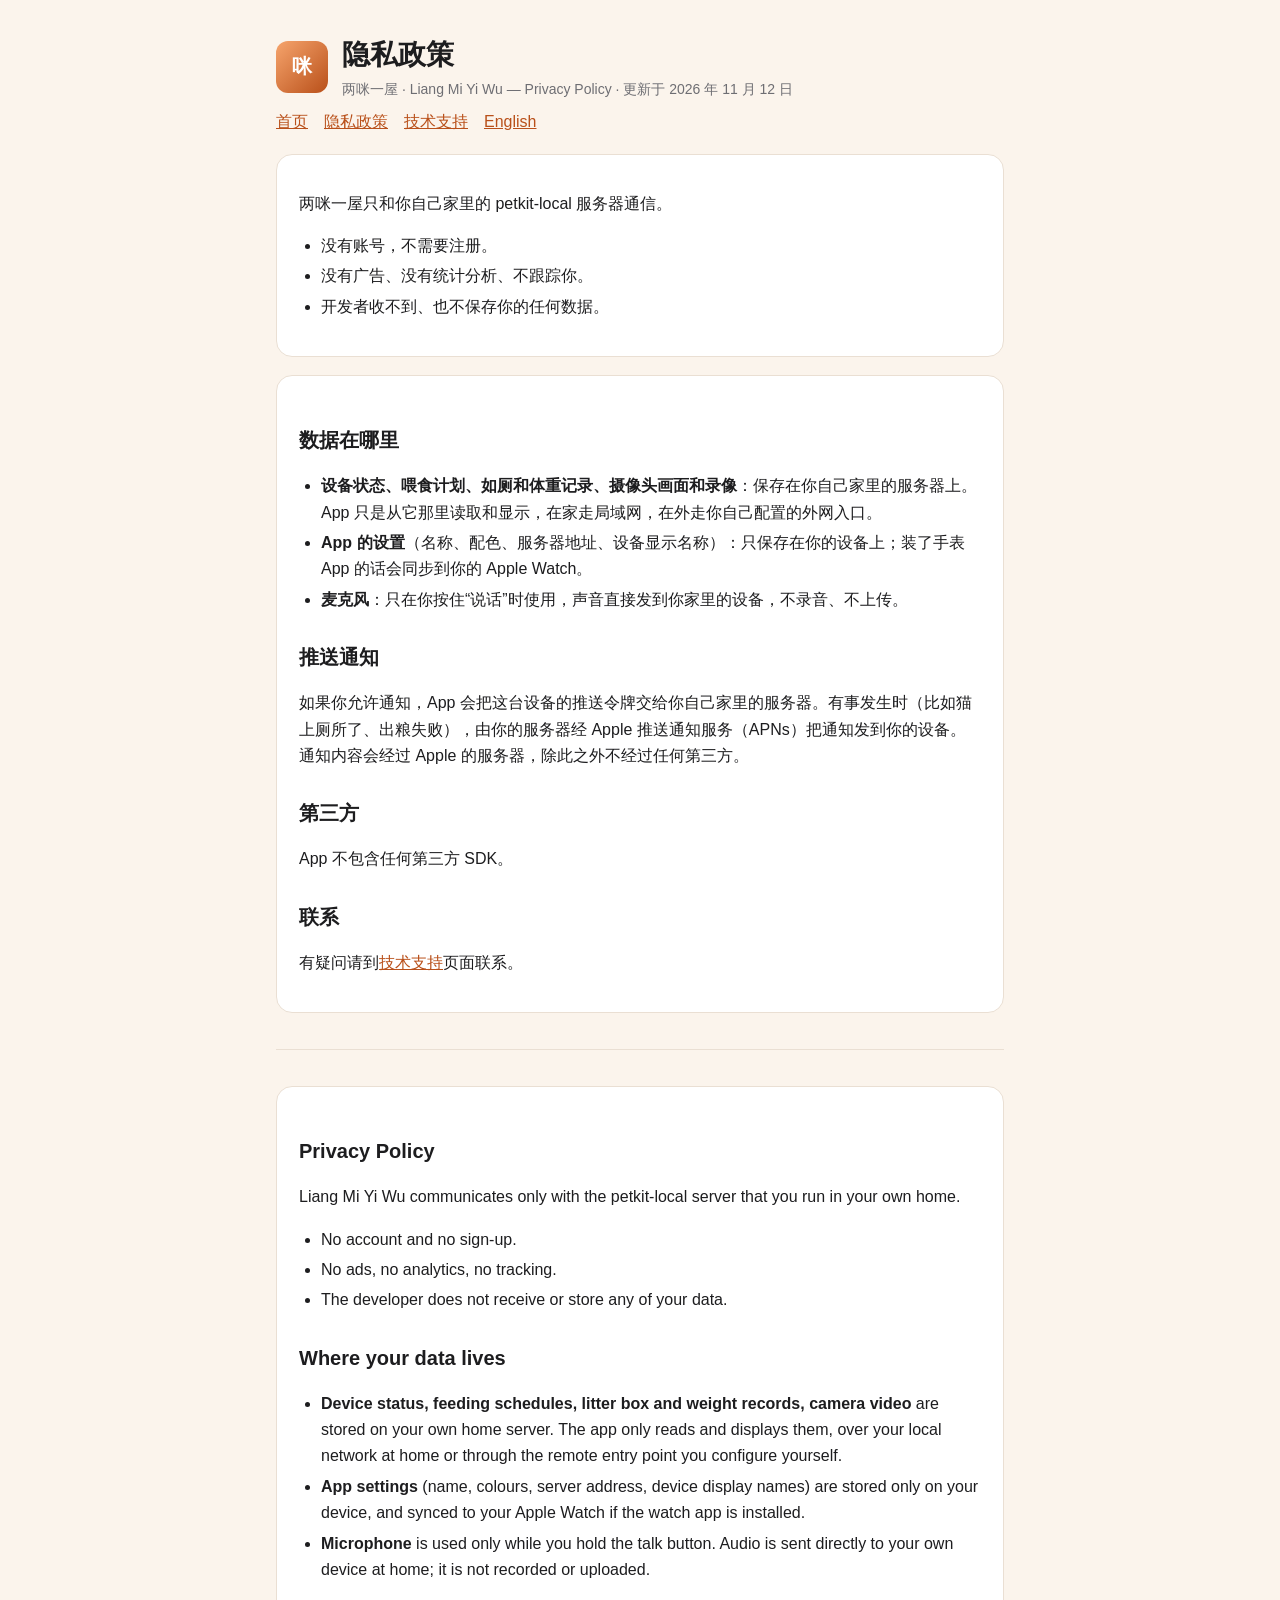
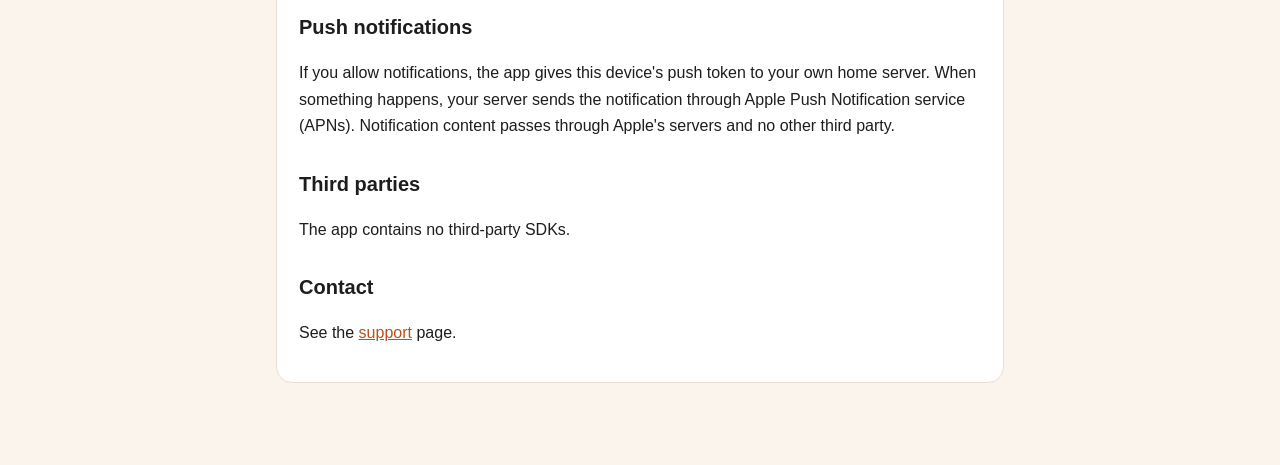
==== privacy.html @ 4d27dc06 "两咪一屋：说明页、隐私政策、技术支持 Co-Authored-By: Claude Fable 5.2 <noreply@anthropic.com>" ====
<!doctype html><html lang="zh-Hans"><head><meta charset="utf-8"><meta name="viewport" content="width=device-width,initial-scale=1"><title>隐私政策 · 两咪一屋</title><link rel="stylesheet" href="style.css"></head><body><main>
<header><div class="logo">咪</div><div><h1>隐私政策</h1><div class="muted">两咪一屋 · Liang Mi Yi Wu — Privacy Policy · 更新于 2026 年 11 月 12 日</div></div></header>
<nav><a href="index.html">首页</a><a href="privacy.html">隐私政策</a><a href="support.html">技术支持</a><a href="#en">English</a></nav>
<div class="card">
<p>两咪一屋只和你自己家里的 petkit-local 服务器通信。</p>
<ul>
<li>没有账号，不需要注册。</li>
<li>没有广告、没有统计分析、不跟踪你。</li>
<li>开发者收不到、也不保存你的任何数据。</li>
</ul>
</div>
<div class="card">
<h2>数据在哪里</h2>
<ul>
<li><b>设备状态、喂食计划、如厕和体重记录、摄像头画面和录像</b>：保存在你自己家里的服务器上。App 只是从它那里读取和显示，在家走局域网，在外走你自己配置的外网入口。</li>
<li><b>App 的设置</b>（名称、配色、服务器地址、设备显示名称）：只保存在你的设备上；装了手表 App 的话会同步到你的 Apple Watch。</li>
<li><b>麦克风</b>：只在你按住“说话”时使用，声音直接发到你家里的设备，不录音、不上传。</li>
</ul>
<h2>推送通知</h2>
<p>如果你允许通知，App 会把这台设备的推送令牌交给你自己家里的服务器。有事发生时（比如猫上厕所了、出粮失败），由你的服务器经 Apple 推送通知服务（APNs）把通知发到你的设备。通知内容会经过 Apple 的服务器，除此之外不经过任何第三方。</p>
<h2>第三方</h2>
<p>App 不包含任何第三方 SDK。</p>
<h2>联系</h2>
<p>有疑问请到<a href="support.html">技术支持</a>页面联系。</p>
</div>
<hr><div id="en" class="card">
<h2>Privacy Policy</h2>
<p>Liang Mi Yi Wu communicates only with the petkit-local server that you run in your own home.</p>
<ul>
<li>No account and no sign-up.</li>
<li>No ads, no analytics, no tracking.</li>
<li>The developer does not receive or store any of your data.</li>
</ul>
<h2>Where your data lives</h2>
<ul>
<li><b>Device status, feeding schedules, litter box and weight records, camera video</b> are stored on your own home server. The app only reads and displays them, over your local network at home or through the remote entry point you configure yourself.</li>
<li><b>App settings</b> (name, colours, server address, device display names) are stored only on your device, and synced to your Apple Watch if the watch app is installed.</li>
<li><b>Microphone</b> is used only while you hold the talk button. Audio is sent directly to your own device at home; it is not recorded or uploaded.</li>
</ul>
<h2>Push notifications</h2>
<p>If you allow notifications, the app gives this device's push token to your own home server. When something happens, your server sends the notification through Apple Push Notification service (APNs). Notification content passes through Apple's servers and no other third party.</p>
<h2>Third parties</h2>
<p>The app contains no third-party SDKs.</p>
<h2>Contact</h2>
<p>See the <a href="support.html">support</a> page.</p>
</div>
</main></body></html>
---- style.css ----
:root{--bg:#fbf4ec;--card:#fff;--text:#1d1d1f;--muted:#6e6e73;--accent:#b9501a;--line:#eadfd3}
@media (prefers-color-scheme:dark){:root{--bg:#1a1411;--card:#241c18;--text:#f5f5f7;--muted:#a39a93;--accent:#f2945a;--line:#3a2f29}}
*{box-sizing:border-box}body{margin:0;background:var(--bg);color:var(--text);font:16px/1.65 -apple-system,BlinkMacSystemFont,"PingFang SC","Helvetica Neue",sans-serif}
main{max-width:760px;margin:0 auto;padding:32px 16px 64px}
header{display:flex;align-items:center;gap:14px;margin-bottom:8px}
.logo{width:52px;height:52px;border-radius:12px;background:linear-gradient(135deg,#f6a46c,#b9501a);display:grid;place-items:center;color:#fff;font-weight:700;font-size:20px}
h1{font-size:28px;margin:0}h2{font-size:20px;margin:28px 0 8px}
.card{background:var(--card);border:1px solid var(--line);border-radius:16px;padding:20px 22px;margin:18px 0}
.muted{color:var(--muted);font-size:14px}a{color:var(--accent)}ul{padding-left:22px}li{margin:4px 0}
nav{display:flex;gap:16px;flex-wrap:wrap;margin:8px 0 0}hr{border:0;border-top:1px solid var(--line);margin:36px 0}
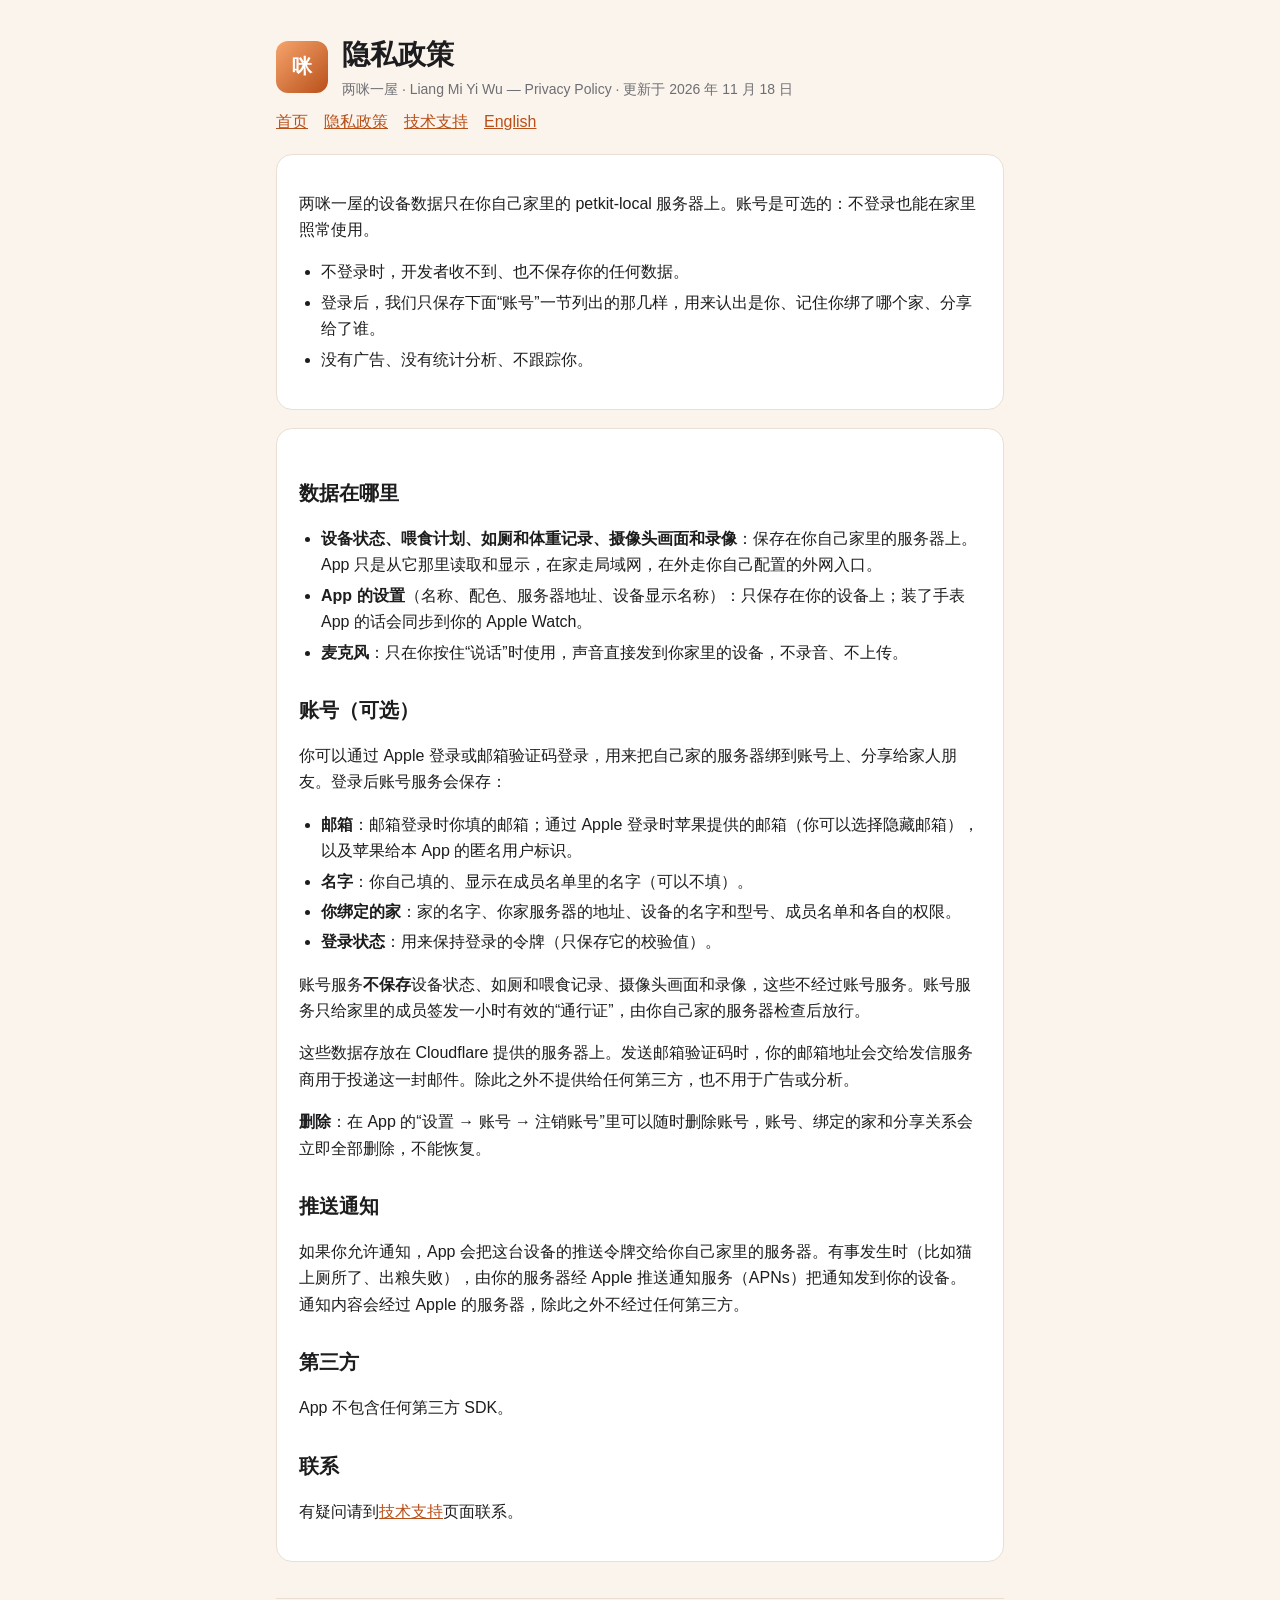
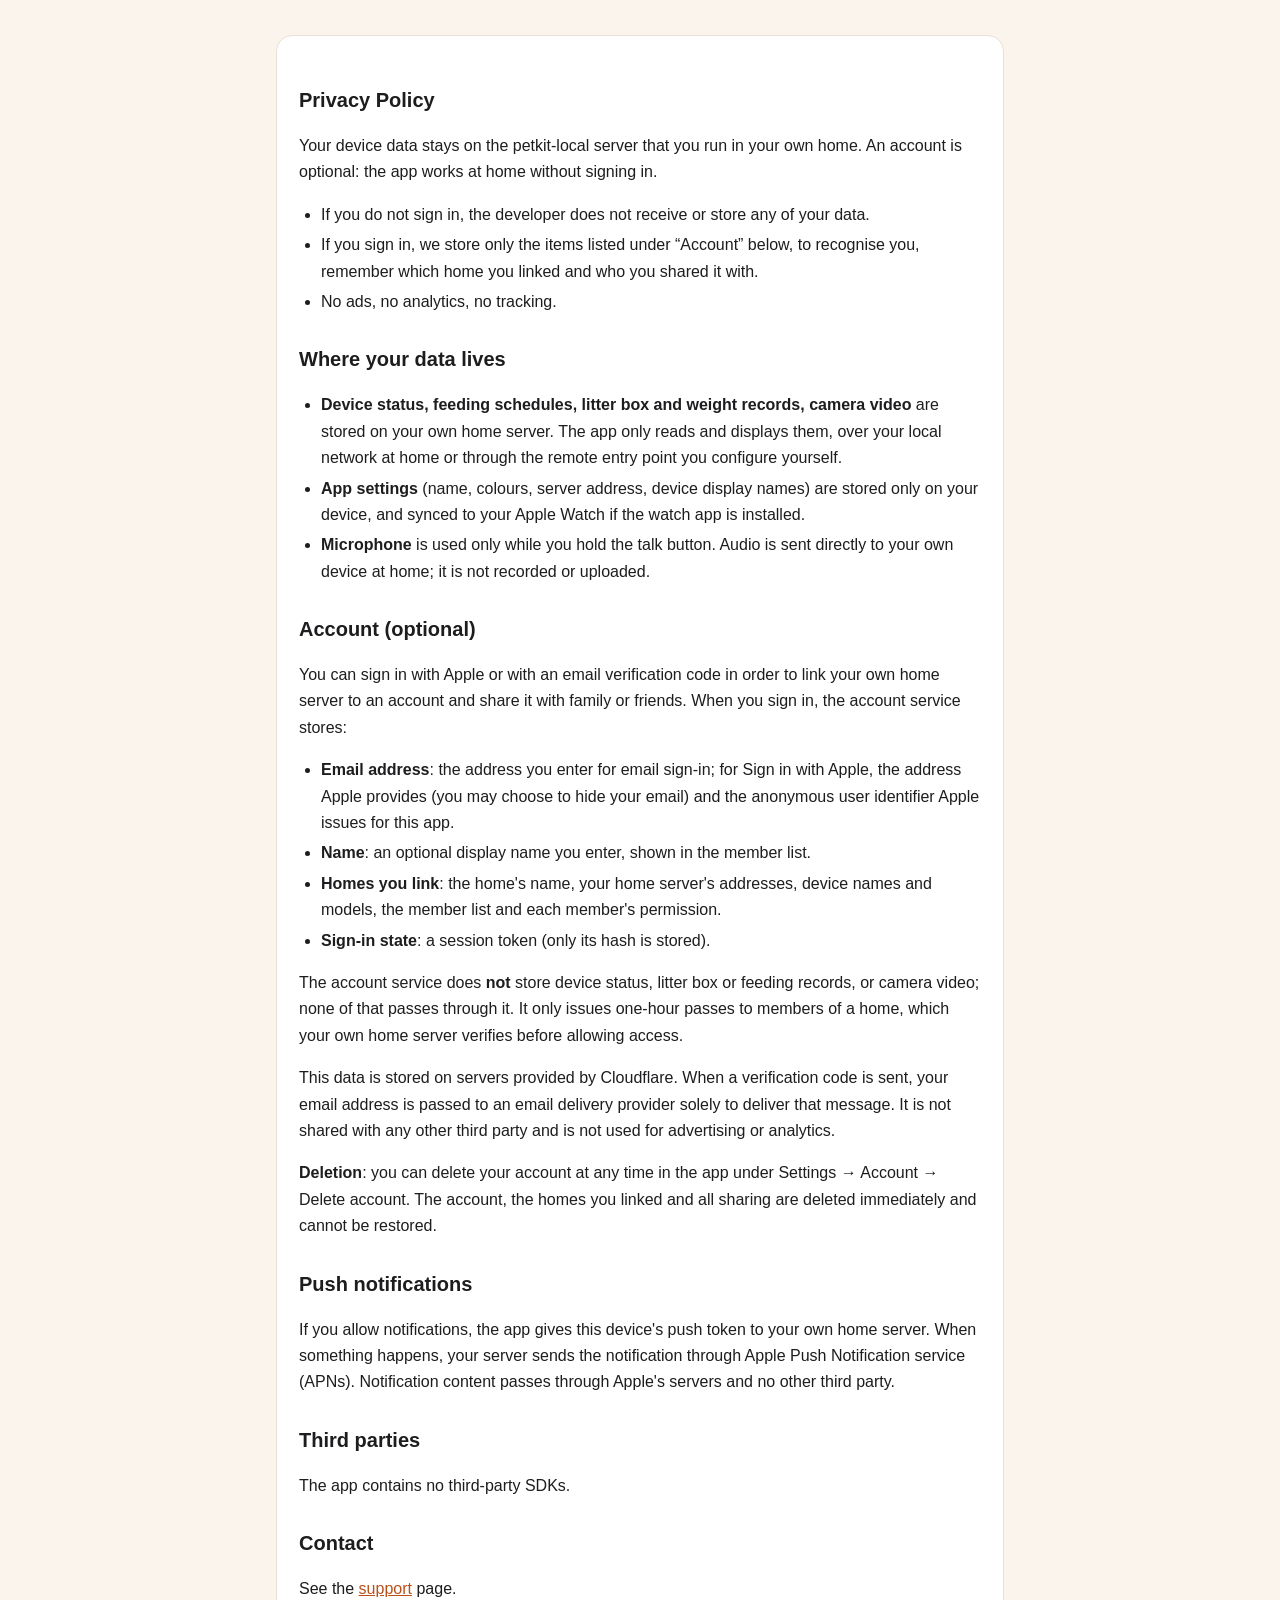
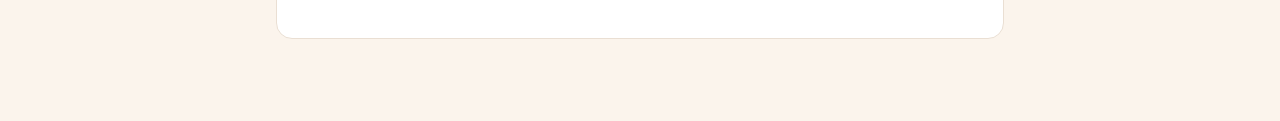
==== commit 0152a81a: "隐私政策：新增“账号（可选）”一节 1.2 版加入可选的账号（通过 Apple 登录、绑定家、分享），写明账号服务保存什么、不保存什么、怎么删除。  Co-Authored-By: Claude Fa" ====
--- a/privacy.html
+++ b/privacy.html
@@ -1,12 +1,12 @@
 <!doctype html><html lang="zh-Hans"><head><meta charset="utf-8"><meta name="viewport" content="width=device-width,initial-scale=1"><title>隐私政策 · 两咪一屋</title><link rel="stylesheet" href="style.css"></head><body><main>
-<header><div class="logo">咪</div><div><h1>隐私政策</h1><div class="muted">两咪一屋 · Liang Mi Yi Wu — Privacy Policy · 更新于 2026 年 11 月 12 日</div></div></header>
+<header><div class="logo">咪</div><div><h1>隐私政策</h1><div class="muted">两咪一屋 · Liang Mi Yi Wu — Privacy Policy · 更新于 2026 年 11 月 18 日</div></div></header>
 <nav><a href="index.html">首页</a><a href="privacy.html">隐私政策</a><a href="support.html">技术支持</a><a href="#en">English</a></nav>
 <div class="card">
-<p>两咪一屋只和你自己家里的 petkit-local 服务器通信。</p>
+<p>两咪一屋的设备数据只在你自己家里的 petkit-local 服务器上。账号是可选的：不登录也能在家里照常使用。</p>
 <ul>
-<li>没有账号，不需要注册。</li>
+<li>不登录时，开发者收不到、也不保存你的任何数据。</li>
+<li>登录后，我们只保存下面“账号”一节列出的那几样，用来认出是你、记住你绑了哪个家、分享给了谁。</li>
 <li>没有广告、没有统计分析、不跟踪你。</li>
-<li>开发者收不到、也不保存你的任何数据。</li>
 </ul>
 </div>
 <div class="card">
@@ -16,6 +16,17 @@
 <li><b>App 的设置</b>（名称、配色、服务器地址、设备显示名称）：只保存在你的设备上；装了手表 App 的话会同步到你的 Apple Watch。</li>
 <li><b>麦克风</b>：只在你按住“说话”时使用，声音直接发到你家里的设备，不录音、不上传。</li>
 </ul>
+<h2>账号（可选）</h2>
+<p>你可以通过 Apple 登录或邮箱验证码登录，用来把自己家的服务器绑到账号上、分享给家人朋友。登录后账号服务会保存：</p>
+<ul>
+<li><b>邮箱</b>：邮箱登录时你填的邮箱；通过 Apple 登录时苹果提供的邮箱（你可以选择隐藏邮箱），以及苹果给本 App 的匿名用户标识。</li>
+<li><b>名字</b>：你自己填的、显示在成员名单里的名字（可以不填）。</li>
+<li><b>你绑定的家</b>：家的名字、你家服务器的地址、设备的名字和型号、成员名单和各自的权限。</li>
+<li><b>登录状态</b>：用来保持登录的令牌（只保存它的校验值）。</li>
+</ul>
+<p>账号服务<b>不保存</b>设备状态、如厕和喂食记录、摄像头画面和录像，这些不经过账号服务。账号服务只给家里的成员签发一小时有效的“通行证”，由你自己家的服务器检查后放行。</p>
+<p>这些数据存放在 Cloudflare 提供的服务器上。发送邮箱验证码时，你的邮箱地址会交给发信服务商用于投递这一封邮件。除此之外不提供给任何第三方，也不用于广告或分析。</p>
+<p><b>删除</b>：在 App 的“设置 → 账号 → 注销账号”里可以随时删除账号，账号、绑定的家和分享关系会立即全部删除，不能恢复。</p>
 <h2>推送通知</h2>
 <p>如果你允许通知，App 会把这台设备的推送令牌交给你自己家里的服务器。有事发生时（比如猫上厕所了、出粮失败），由你的服务器经 Apple 推送通知服务（APNs）把通知发到你的设备。通知内容会经过 Apple 的服务器，除此之外不经过任何第三方。</p>
 <h2>第三方</h2>
@@ -25,11 +36,11 @@
 </div>
 <hr><div id="en" class="card">
 <h2>Privacy Policy</h2>
-<p>Liang Mi Yi Wu communicates only with the petkit-local server that you run in your own home.</p>
+<p>Your device data stays on the petkit-local server that you run in your own home. An account is optional: the app works at home without signing in.</p>
 <ul>
-<li>No account and no sign-up.</li>
+<li>If you do not sign in, the developer does not receive or store any of your data.</li>
+<li>If you sign in, we store only the items listed under “Account” below, to recognise you, remember which home you linked and who you shared it with.</li>
 <li>No ads, no analytics, no tracking.</li>
-<li>The developer does not receive or store any of your data.</li>
 </ul>
 <h2>Where your data lives</h2>
 <ul>
@@ -37,6 +48,17 @@
 <li><b>App settings</b> (name, colours, server address, device display names) are stored only on your device, and synced to your Apple Watch if the watch app is installed.</li>
 <li><b>Microphone</b> is used only while you hold the talk button. Audio is sent directly to your own device at home; it is not recorded or uploaded.</li>
 </ul>
+<h2>Account (optional)</h2>
+<p>You can sign in with Apple or with an email verification code in order to link your own home server to an account and share it with family or friends. When you sign in, the account service stores:</p>
+<ul>
+<li><b>Email address</b>: the address you enter for email sign-in; for Sign in with Apple, the address Apple provides (you may choose to hide your email) and the anonymous user identifier Apple issues for this app.</li>
+<li><b>Name</b>: an optional display name you enter, shown in the member list.</li>
+<li><b>Homes you link</b>: the home's name, your home server's addresses, device names and models, the member list and each member's permission.</li>
+<li><b>Sign-in state</b>: a session token (only its hash is stored).</li>
+</ul>
+<p>The account service does <b>not</b> store device status, litter box or feeding records, or camera video; none of that passes through it. It only issues one-hour passes to members of a home, which your own home server verifies before allowing access.</p>
+<p>This data is stored on servers provided by Cloudflare. When a verification code is sent, your email address is passed to an email delivery provider solely to deliver that message. It is not shared with any other third party and is not used for advertising or analytics.</p>
+<p><b>Deletion</b>: you can delete your account at any time in the app under Settings → Account → Delete account. The account, the homes you linked and all sharing are deleted immediately and cannot be restored.</p>
 <h2>Push notifications</h2>
 <p>If you allow notifications, the app gives this device's push token to your own home server. When something happens, your server sends the notification through Apple Push Notification service (APNs). Notification content passes through Apple's servers and no other third party.</p>
 <h2>Third parties</h2>
